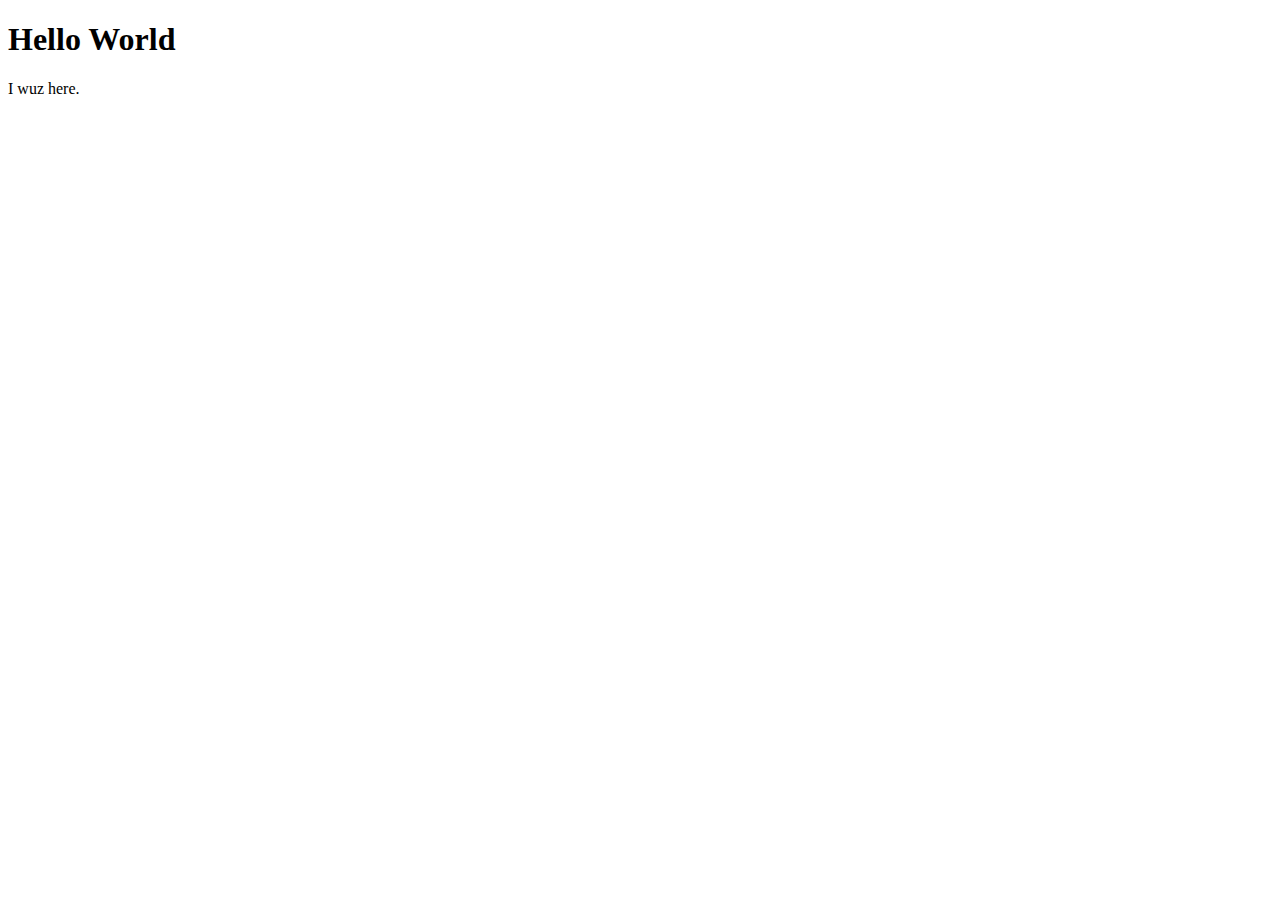
==== index.html @ 4c9c66ab "added index.html and updated readme" ====
<!DOCTYPE html>
<!-- opening html tag identifies the contained text as html and tells the browser and search engines that the page is in English -->
<html lang="en">
<!-- head element, bounded by <head> tags, contains metadata and links to external files -->
<head>
	<!-- metadata identifying how characters are encoded. There are many ways to encode text, but UTF-8 standard in web development. -->
	<meta charset="utf-8">
	<!-- Creates a title that is displayed in the browser's title bar, search engine results, etc. but not in the page body -->
	<title>Hello World</title>
<!-- closes the head element-->
</head>
<!-- the body element contains content that is displayed in the browser window -->
<body>
	<!-- create a header -->
	<h1>Hello World</h1>
	<!-- create a paragraph -->
	<p>I wuz here.</p>
<!-- end the document body -->
</body>
<!-- end the html file  -->
</html>
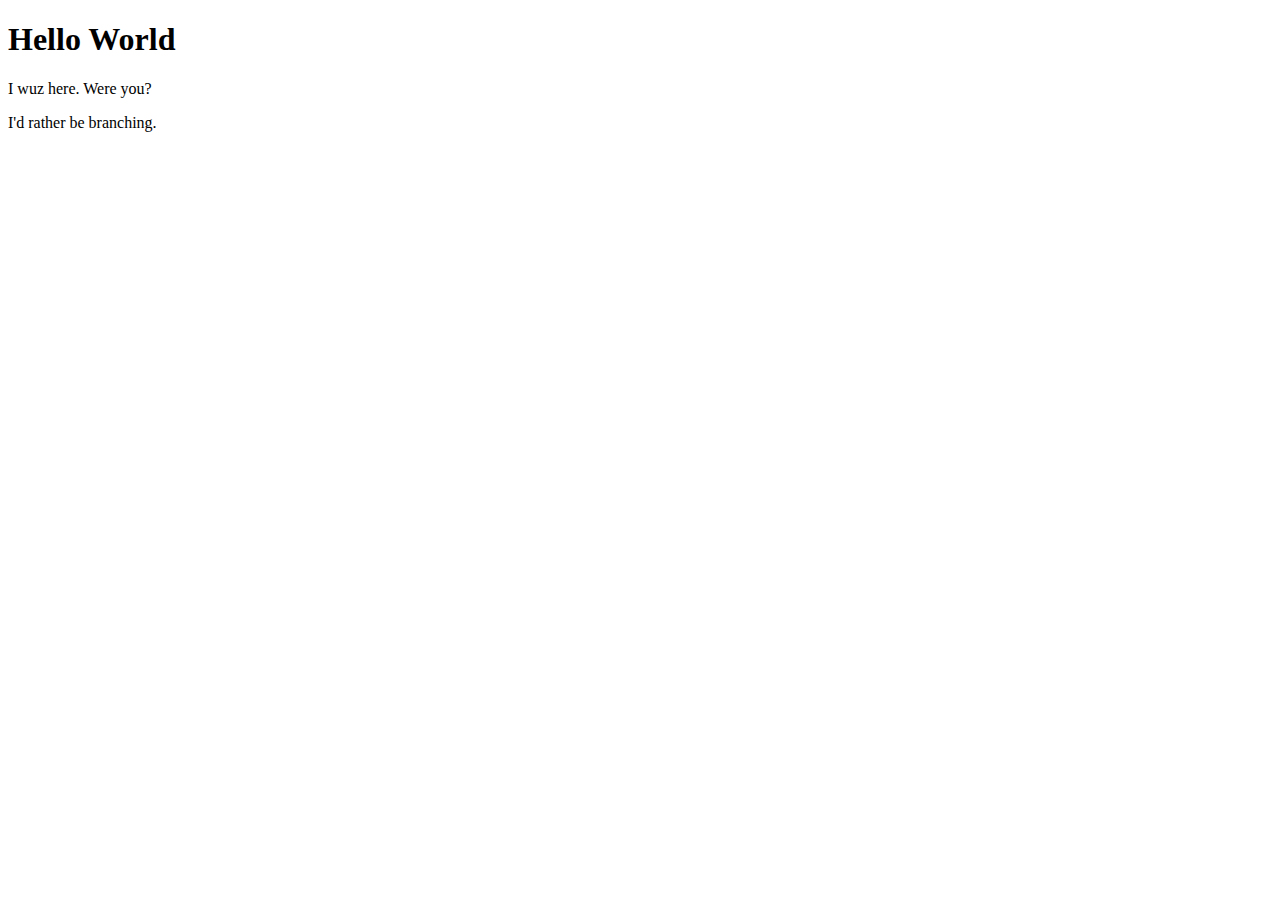
==== commit f0971261: "updated index.html" ====
--- a/index.html
+++ b/index.html
@@ -14,7 +14,9 @@
 	<!-- create a header -->
 	<h1>Hello World</h1>
 	<!-- create a paragraph -->
-	<p>I wuz here.</p>
+	<p>I wuz here. Were you?</p>
+	<!-- who wouldn't? -->
+	<p>I'd rather be branching.</p>
 <!-- end the document body -->
 </body>
 <!-- end the html file  -->
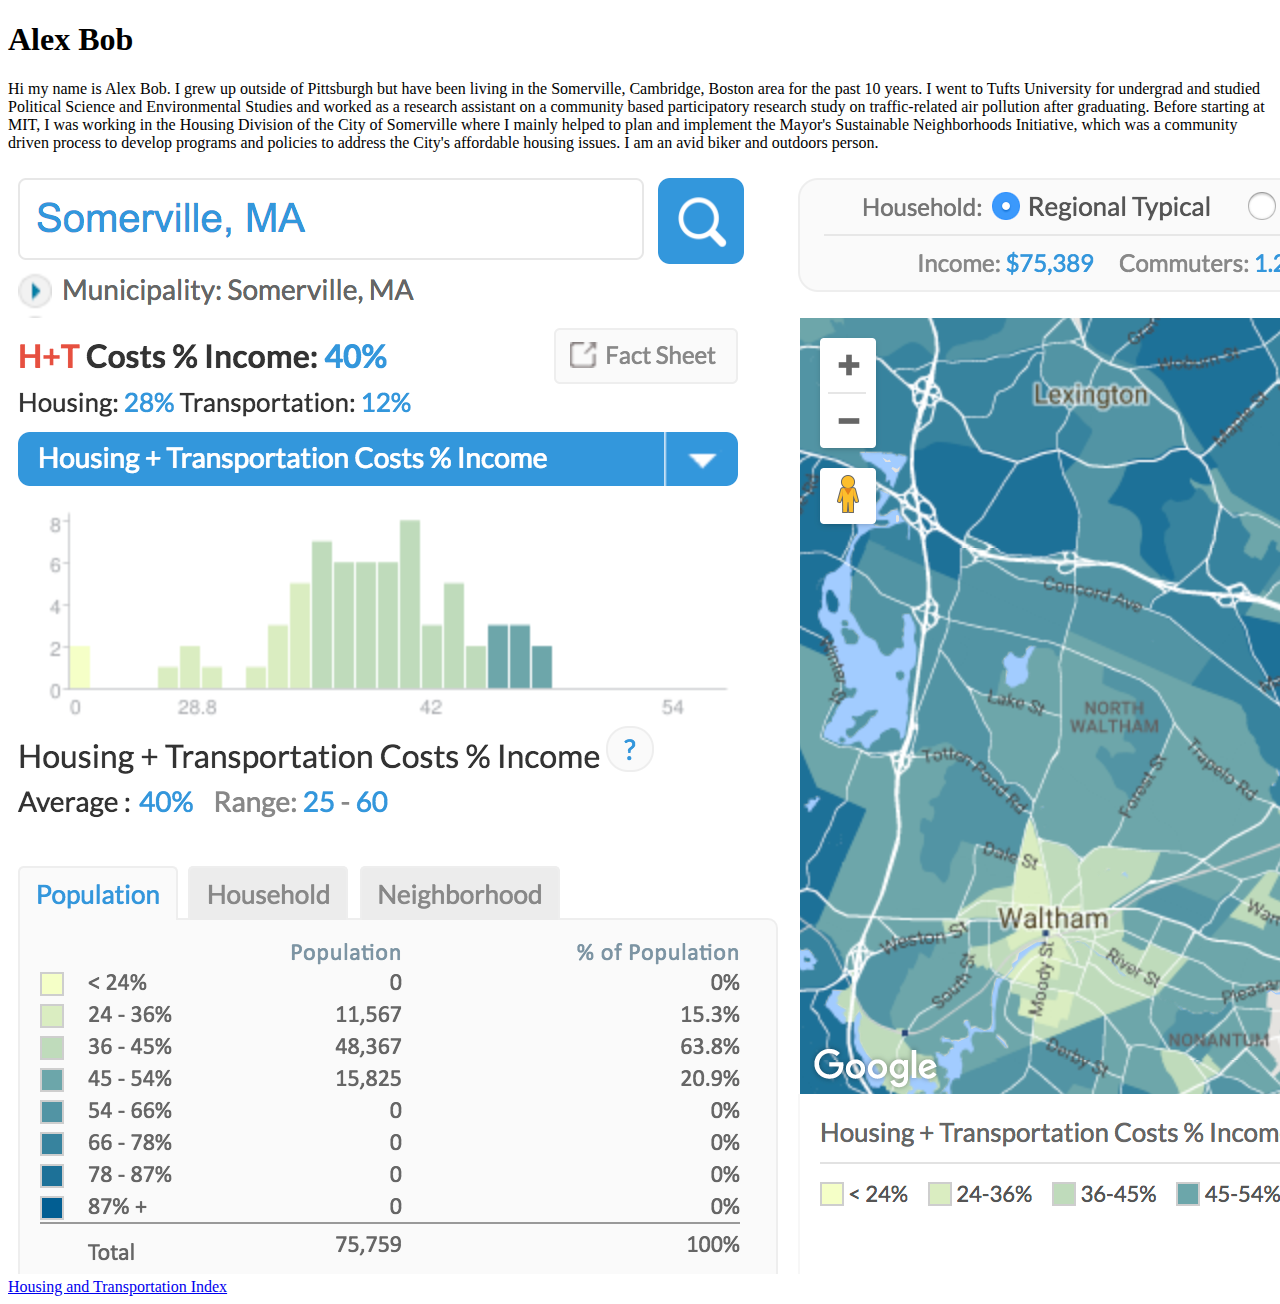
==== commit d14c81af: "updated index.html and added HandTindex.png image" ====
--- a/index.html
+++ b/index.html
@@ -6,17 +6,17 @@
 	<!-- metadata identifying how characters are encoded. There are many ways to encode text, but UTF-8 standard in web development. -->
 	<meta charset="utf-8">
 	<!-- Creates a title that is displayed in the browser's title bar, search engine results, etc. but not in the page body -->
-	<title>Hello World</title>
+	<title>Alex Bob's Webpage</title>
 <!-- closes the head element-->
 </head>
 <!-- the body element contains content that is displayed in the browser window -->
 <body>
 	<!-- create a header -->
-	<h1>Hello World</h1>
+	<h1>Alex Bob</h1>
 	<!-- create a paragraph -->
-	<p>I wuz here. Were you?</p>
-	<!-- who wouldn't? -->
-	<p>I'd rather be branching.</p>
+	<p>Hi my name is Alex Bob. I grew up outside of Pittsburgh but have been living in the Somerville, Cambridge, Boston area for the past 10 years. I went to Tufts University for undergrad and studied Political Science and Environmental Studies and worked as a research assistant on a community based participatory research study on traffic-related air pollution after graduating. Before starting at MIT, I was working in the Housing Division of the City of Somerville where I mainly helped to plan and implement the Mayor's Sustainable Neighborhoods Initiative, which was a community driven process to develop programs and policies to address the City's affordable housing issues. I am an avid biker and outdoors person.</p>
+	<img src="HandTindex.png" alt="Housing and Transportation Index Somerville">
+	<a href="https://htaindex.cnt.org/map/"> Housing and Transportation Index </a>
 <!-- end the document body -->
 </body>
 <!-- end the html file  -->
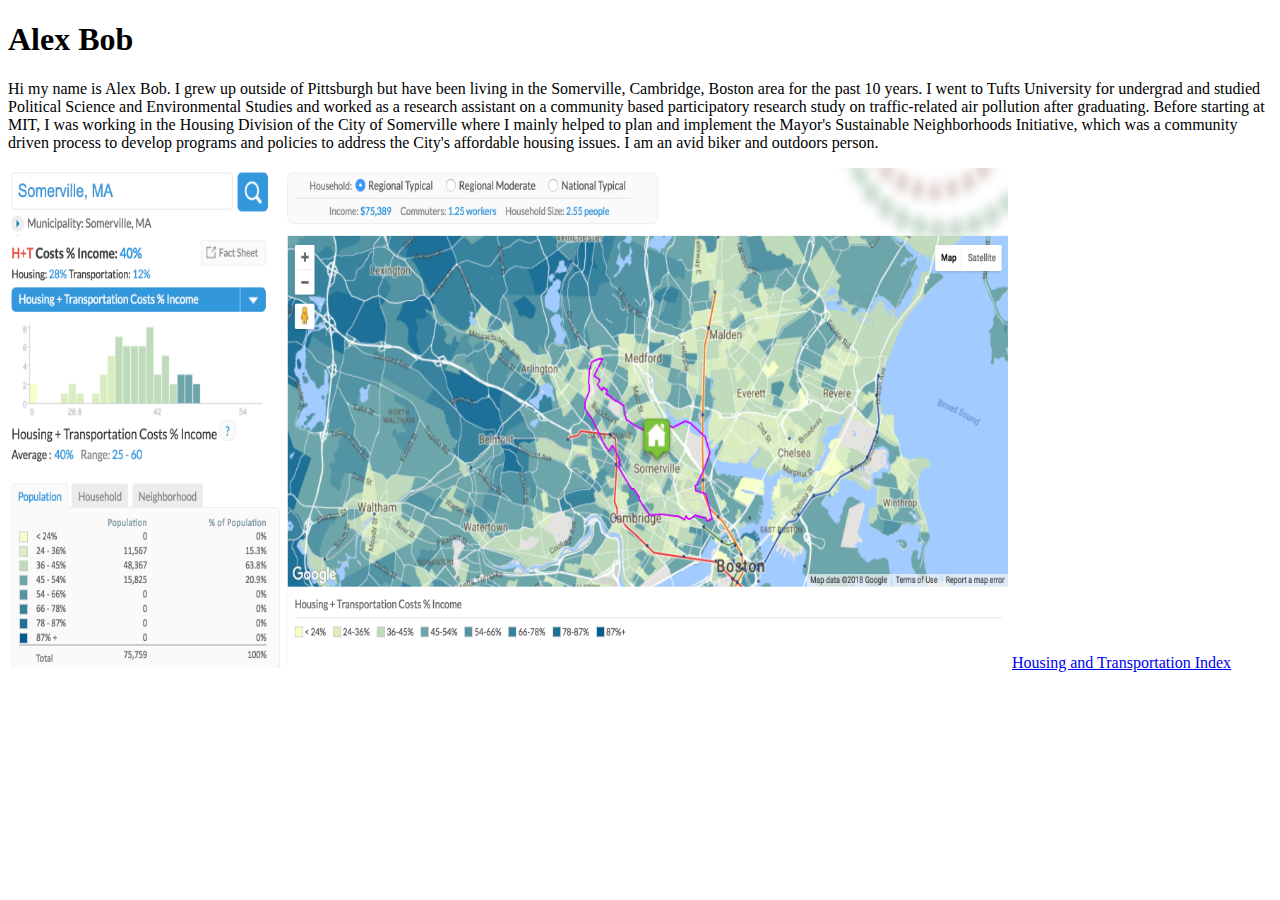
==== commit 10e102ad: "resized image in index.html" ====
--- a/index.html
+++ b/index.html
@@ -15,7 +15,7 @@
 	<h1>Alex Bob</h1>
 	<!-- create a paragraph -->
 	<p>Hi my name is Alex Bob. I grew up outside of Pittsburgh but have been living in the Somerville, Cambridge, Boston area for the past 10 years. I went to Tufts University for undergrad and studied Political Science and Environmental Studies and worked as a research assistant on a community based participatory research study on traffic-related air pollution after graduating. Before starting at MIT, I was working in the Housing Division of the City of Somerville where I mainly helped to plan and implement the Mayor's Sustainable Neighborhoods Initiative, which was a community driven process to develop programs and policies to address the City's affordable housing issues. I am an avid biker and outdoors person.</p>
-	<img src="HandTindex.png" alt="Housing and Transportation Index Somerville">
+	<img src="HandTindex.png" alt="Housing and Transportation Index Somerville" style="width:1000px;height:500px;">
 	<a href="https://htaindex.cnt.org/map/"> Housing and Transportation Index </a>
 <!-- end the document body -->
 </body>
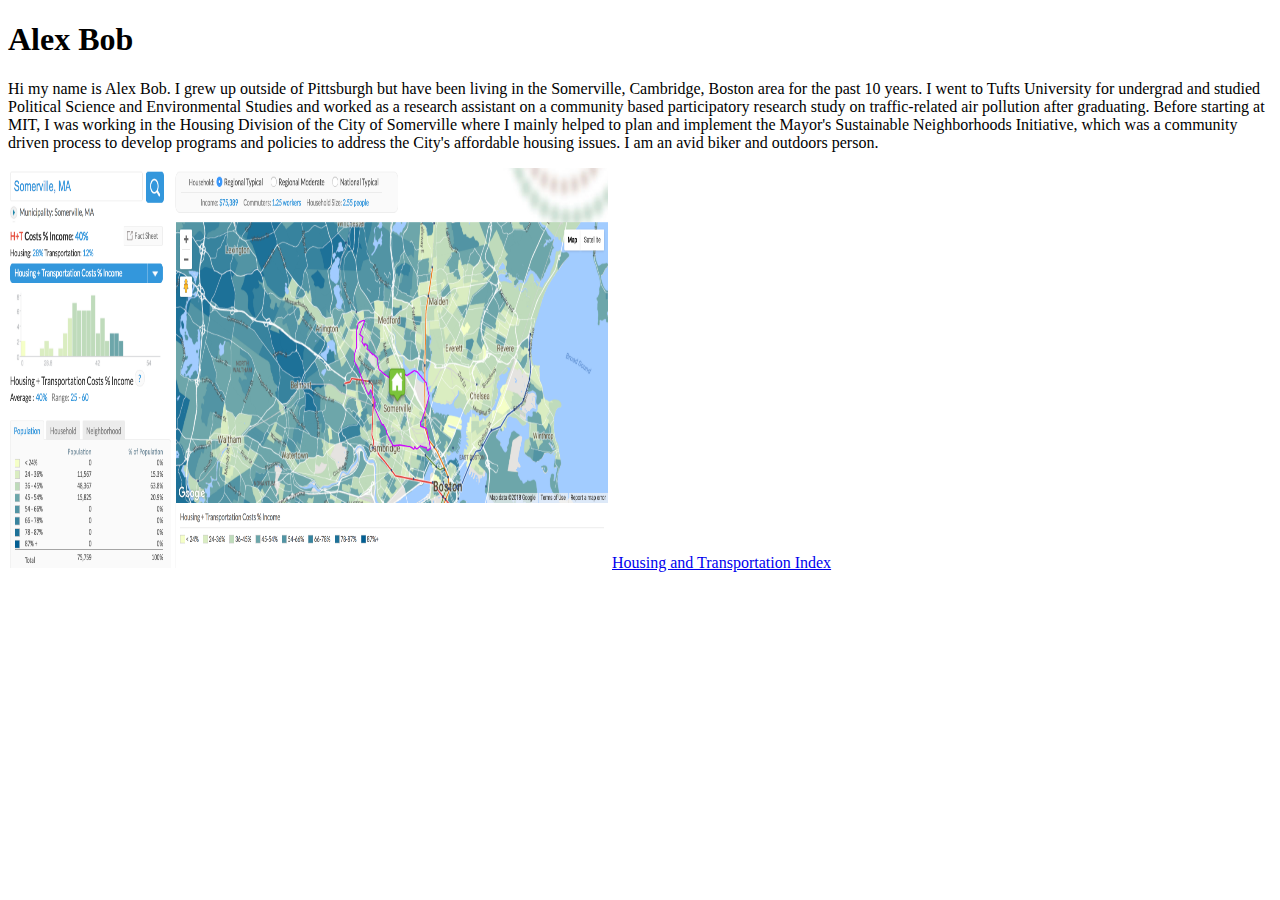
==== commit 3d6fc80a: "resized image in index.html" ====
--- a/index.html
+++ b/index.html
@@ -15,7 +15,7 @@
 	<h1>Alex Bob</h1>
 	<!-- create a paragraph -->
 	<p>Hi my name is Alex Bob. I grew up outside of Pittsburgh but have been living in the Somerville, Cambridge, Boston area for the past 10 years. I went to Tufts University for undergrad and studied Political Science and Environmental Studies and worked as a research assistant on a community based participatory research study on traffic-related air pollution after graduating. Before starting at MIT, I was working in the Housing Division of the City of Somerville where I mainly helped to plan and implement the Mayor's Sustainable Neighborhoods Initiative, which was a community driven process to develop programs and policies to address the City's affordable housing issues. I am an avid biker and outdoors person.</p>
-	<img src="HandTindex.png" alt="Housing and Transportation Index Somerville" style="width:1000px;height:500px;">
+	<img src="HandTindex.png" alt="Housing and Transportation Index Somerville" width="600" height="400">
 	<a href="https://htaindex.cnt.org/map/"> Housing and Transportation Index </a>
 <!-- end the document body -->
 </body>
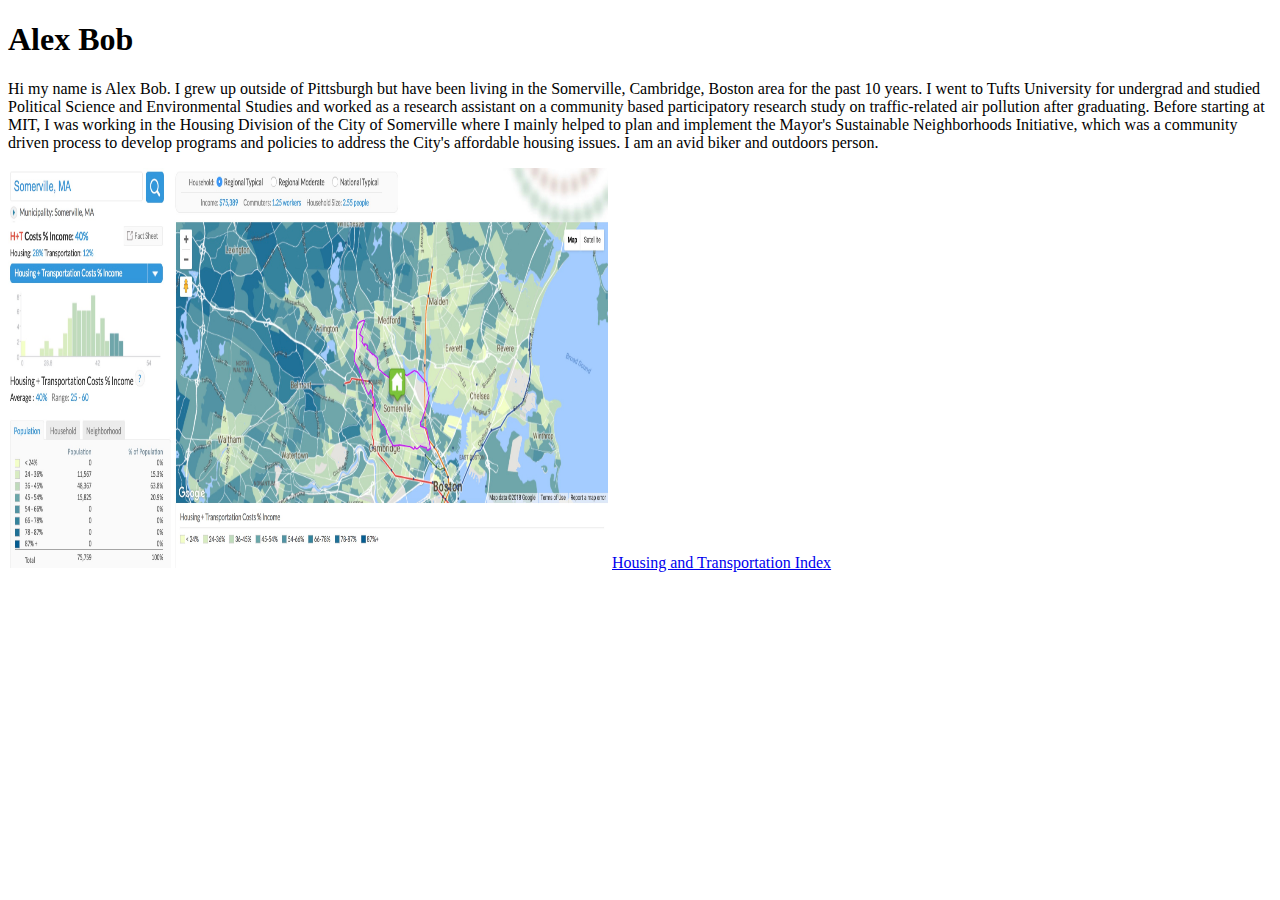
==== commit c401870d: "change image to jpg in index.html" ====
--- a/index.html
+++ b/index.html
@@ -15,7 +15,7 @@
 	<h1>Alex Bob</h1>
 	<!-- create a paragraph -->
 	<p>Hi my name is Alex Bob. I grew up outside of Pittsburgh but have been living in the Somerville, Cambridge, Boston area for the past 10 years. I went to Tufts University for undergrad and studied Political Science and Environmental Studies and worked as a research assistant on a community based participatory research study on traffic-related air pollution after graduating. Before starting at MIT, I was working in the Housing Division of the City of Somerville where I mainly helped to plan and implement the Mayor's Sustainable Neighborhoods Initiative, which was a community driven process to develop programs and policies to address the City's affordable housing issues. I am an avid biker and outdoors person.</p>
-	<img src="HandTindex.png" alt="Housing and Transportation Index Somerville" width="600" height="400">
+	<img src="HandTindex.jpg" alt="Housing and Transportation Index Somerville" width="600" height="400">
 	<a href="https://htaindex.cnt.org/map/"> Housing and Transportation Index </a>
 <!-- end the document body -->
 </body>
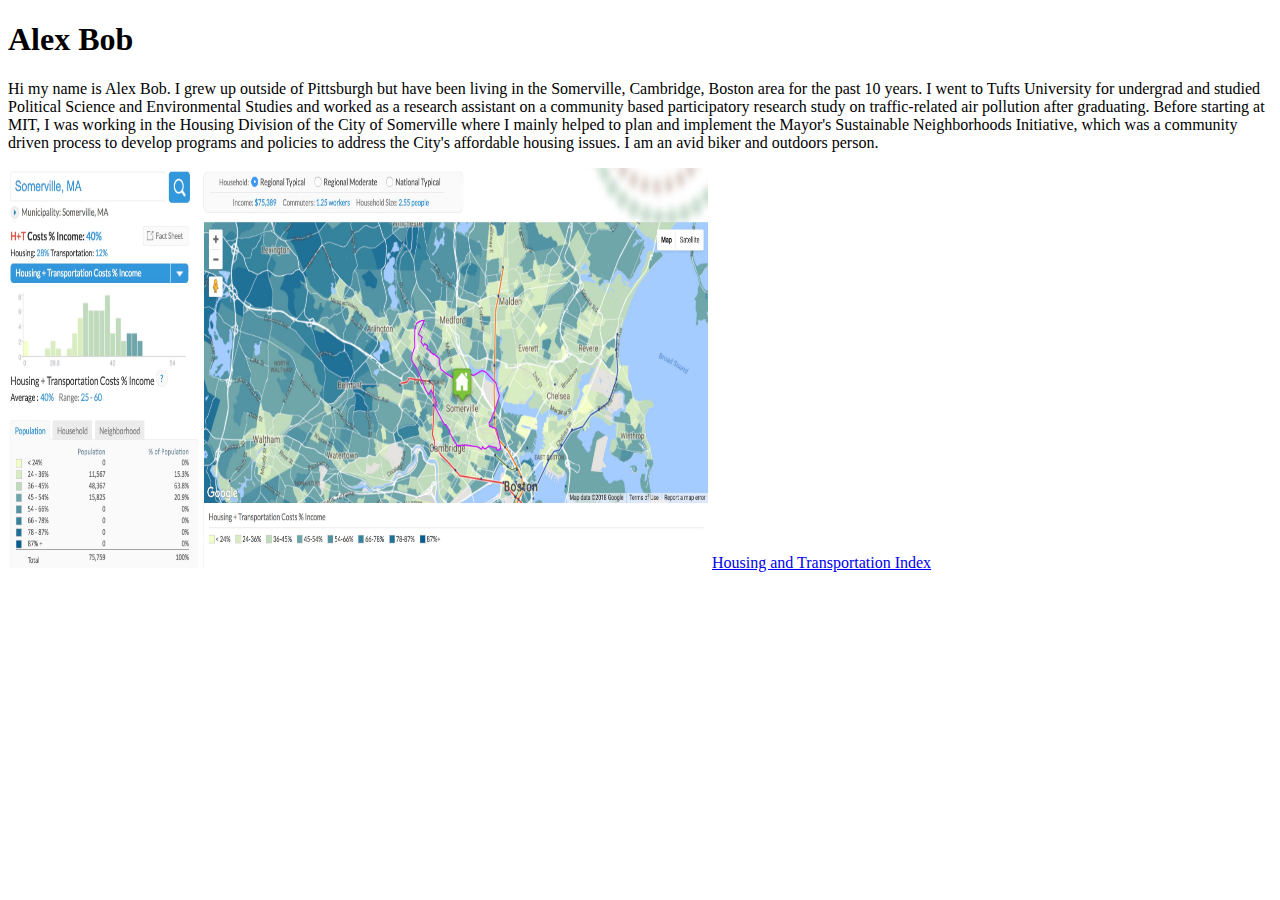
==== commit 89ecdca3: "resized jpg image in index.html" ====
--- a/index.html
+++ b/index.html
@@ -15,7 +15,7 @@
 	<h1>Alex Bob</h1>
 	<!-- create a paragraph -->
 	<p>Hi my name is Alex Bob. I grew up outside of Pittsburgh but have been living in the Somerville, Cambridge, Boston area for the past 10 years. I went to Tufts University for undergrad and studied Political Science and Environmental Studies and worked as a research assistant on a community based participatory research study on traffic-related air pollution after graduating. Before starting at MIT, I was working in the Housing Division of the City of Somerville where I mainly helped to plan and implement the Mayor's Sustainable Neighborhoods Initiative, which was a community driven process to develop programs and policies to address the City's affordable housing issues. I am an avid biker and outdoors person.</p>
-	<img src="HandTindex.jpg" alt="Housing and Transportation Index Somerville" width="600" height="400">
+	<img src="HandTindex.jpg" alt="Housing and Transportation Index Somerville" width="700" height="400">
 	<a href="https://htaindex.cnt.org/map/"> Housing and Transportation Index </a>
 <!-- end the document body -->
 </body>
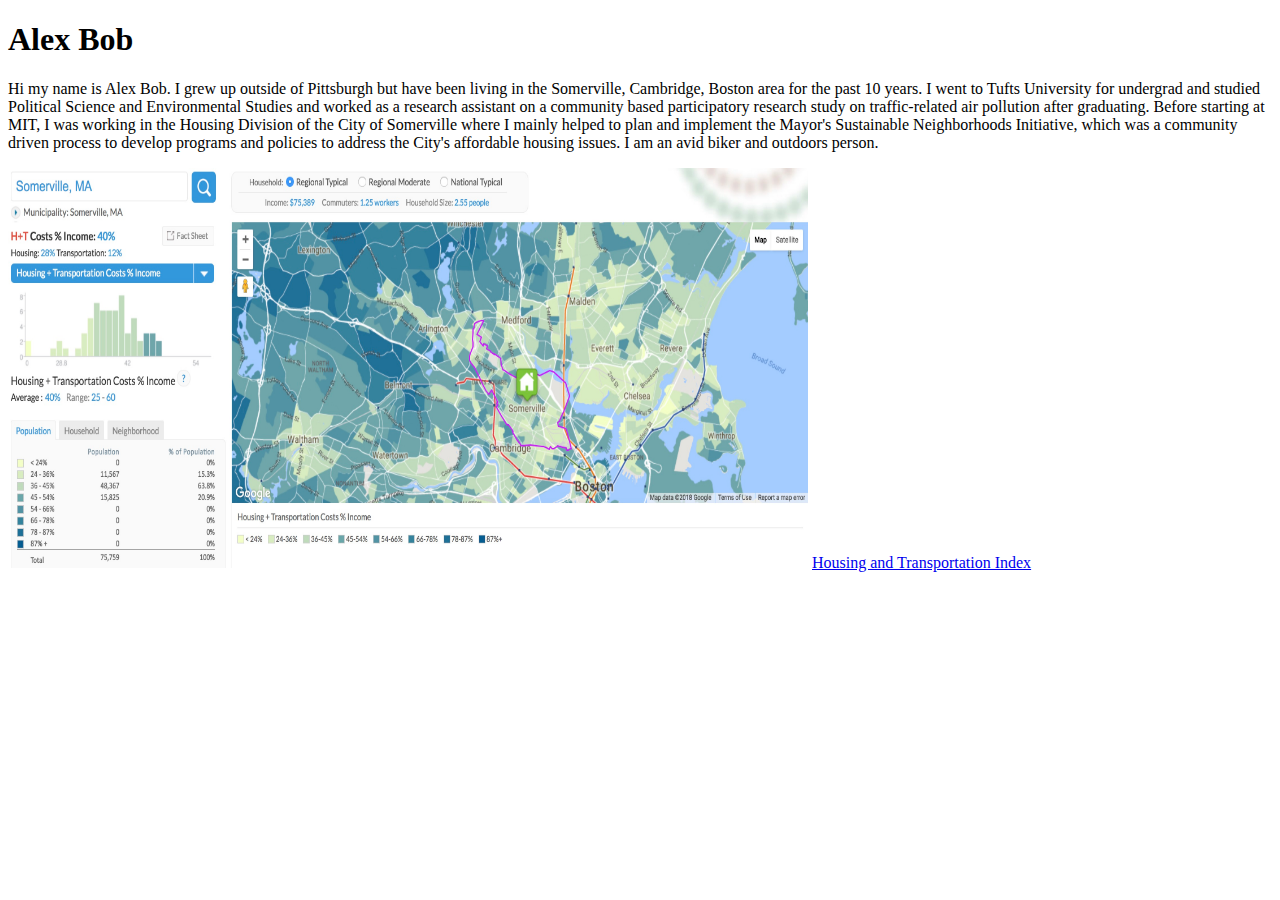
==== commit 1e3d41a1: "resized jpgimage in index.html" ====
--- a/index.html
+++ b/index.html
@@ -15,7 +15,7 @@
 	<h1>Alex Bob</h1>
 	<!-- create a paragraph -->
 	<p>Hi my name is Alex Bob. I grew up outside of Pittsburgh but have been living in the Somerville, Cambridge, Boston area for the past 10 years. I went to Tufts University for undergrad and studied Political Science and Environmental Studies and worked as a research assistant on a community based participatory research study on traffic-related air pollution after graduating. Before starting at MIT, I was working in the Housing Division of the City of Somerville where I mainly helped to plan and implement the Mayor's Sustainable Neighborhoods Initiative, which was a community driven process to develop programs and policies to address the City's affordable housing issues. I am an avid biker and outdoors person.</p>
-	<img src="HandTindex.jpg" alt="Housing and Transportation Index Somerville" width="700" height="400">
+	<img src="HandTindex.jpg" alt="Housing and Transportation Index Somerville" width="800" height="400">
 	<a href="https://htaindex.cnt.org/map/"> Housing and Transportation Index </a>
 <!-- end the document body -->
 </body>
